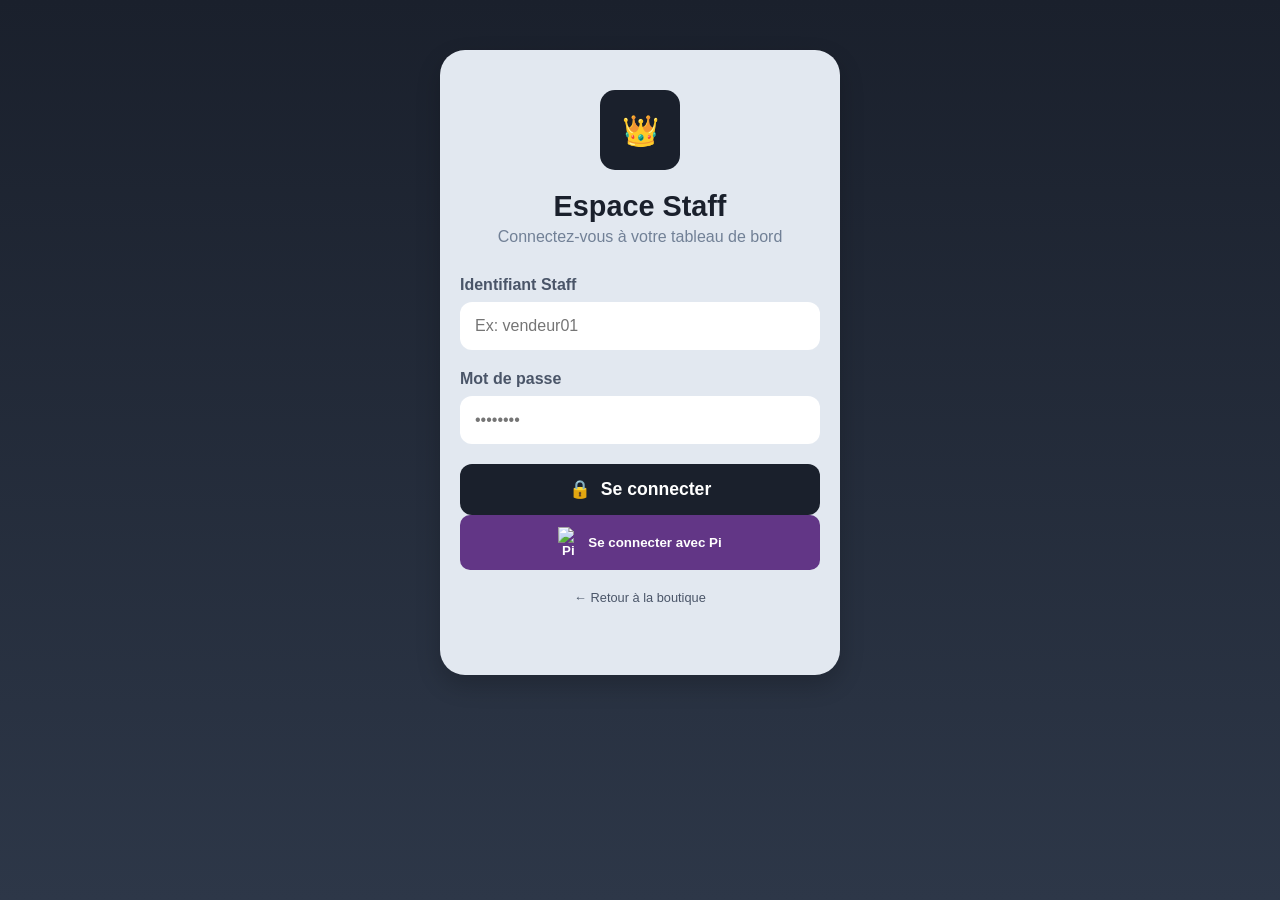
==== login.html @ 3b35f100 "update" ====
<!DOCTYPE html>
<html lang="fr">
<head>
    <meta charset="UTF-8">
    <meta name="viewport" content="width=device-width, initial-scale=1.0">
    <title>DKS - Connexion Staff</title>
    <link rel="stylesheet" href="style.css">
    <style>
        /* Styles spécifiques pour cette page de login */
        .login-card {
            background: #e2e8f0; /* Gris clair comme sur l'image */
            padding: 40px 20px;
            border-radius: 25px;
            width: 90%;
            max-width: 400px;
            margin: 50px auto;
            text-align: center;
            box-shadow: 0 10px 25px rgba(0,0,0,0.2);
        }

        .logo-box {
            background: #1a202c;
            width: 80px;
            height: 80px;
            border-radius: 15px;
            margin: 0 auto 20px;
            display: flex;
            align-items: center;
            justify-content: center;
            font-size: 30px;
        }

        .login-card h2 { color: #1a202c; font-size: 1.8rem; margin-bottom: 5px; }
        .login-card p { color: #718096; margin-bottom: 30px; }

        .input-group { text-align: left; margin-bottom: 20px; }
        .input-group label { display: block; color: #4a5568; margin-bottom: 8px; font-weight: bold; }
        
        .input-group input {
            width: 100%;
            padding: 15px;
            border: none;
            border-radius: 12px;
            background: white;
            font-size: 1rem;
        }

        .btn-login {
            background: #1a202c; /* Noir/Bleu foncé */
            color: white;
            width: 100%;
            padding: 15px;
            border: none;
            border-radius: 12px;
            font-size: 1.1rem;
            font-weight: bold;
            display: flex;
            align-items: center;
            justify-content: center;
            gap: 10px;
            cursor: pointer;
            margin-top: 10px;
        }
    </style>
</head>
<body style="background: linear-gradient(to bottom, #1a202c, #2d3748); margin: 0; display: flex; align-items: center; min-height: 100vh;">

    <div class="login-card">
        <div class="logo-box">👑</div>
        <h2>Espace Staff</h2>
        <p>Connectez-vous à votre tableau de bord</p>

        <div class="input-group">
            <label>Identifiant Staff</label>
            <input type="text" id="staff-id" placeholder="Ex: vendeur01">
        </div>

        <div class="input-group">
            <label>Mot de passe</label>
            <input type="password" id="staff-pass" placeholder="••••••••">
        </div>

        <button onclick="verifierConnexion()" class="btn-login">
            <span>🔒</span> Se connecter
        </button>
        <button onclick="connecterAvecPi()" style="background: #623686; color: white; padding: 12px; border: none; border-radius: 10px; font-weight: bold; width: 100%; display: flex; align-items: center; justify-content: center; gap: 10px; margin-bottom: 10px;">
    <img src="https://minepi.com/wp-content/uploads/2021/10/pi-logo-white.png" width="20" alt="Pi">
    Se connecter avec Pi
</button>

        
        <p style="margin-top: 20px; font-size: 0.8rem;">
            <a href="index.html" style="color: #4a5568; text-decoration: none;">← Retour à la boutique</a>
        </p>
    </div>

    <script src="main.js"></script>
</body>
</html>
---- style.css ----
/* Styles globaux pour Double King */
* {
    box-sizing: border-box;
    margin: 0;
    padding: 0;
}

body {
    font-family: 'Poppins', sans-serif;
    background: linear-gradient(180deg, #1a202c 0%, #2d3748 100%);
    color: white;
    min-height: 100vh;
    display: flex;
    flex-direction: column;
}

/* Barre de navigation */
.navbar {
    display: flex;
    justify-content: space-between;
    align-items: center;
    padding: 20px;
    background: transparent;
}

.logo-text {
    font-size: 1.5rem;
    font-weight: 800;
}

.dot { color: #f6ad55; }

/* Section Hero (Le texte principal) */
.hero {
    text-align: center;
    padding: 60px 25px;
    flex-grow: 1;
}

.hero h1 {
    font-size: 3rem;
    font-weight: 800;
    line-height: 1.1;
    margin-bottom: 20px;
}

.highlight {
    color: #f6ad55; /* Le jaune "portée" */
}

.hero p {
    font-size: 1rem;
    color: #a0aec0;
    line-height: 1.6;
    max-width: 90%;
    margin: 0 auto 30px;
}

/* Barre de recherche style Premium */
.search-container {
    background: white;
    border-radius: 50px;
    display: flex;
    align-items: center;
    padding: 5px;
    margin: 0 auto;
    width: 100%;
    max-width: 400px;
}

.search-container input {
    border: none;
    padding: 15px 20px;
    flex: 1;
    border-radius: 50px;
    outline: none;
    font-size: 1rem;
}

.search-btn {
    background: #f6ad55;
    border: none;
    padding: 12px 25px;
    border-radius: 50px;
    font-weight: bold;
    color: #1a202c;
    cursor: pointer;
}

/* Boutons de rôles (Admin, Caissier, Vendeur) */
.roles-access {
    display: flex;
    gap: 15px;
    justify-content: center;
    padding-bottom: 50px;
    overflow-x: auto; /* Pour faire défiler sur mobile si besoin */
}

.role-chip {
    background: #1a202c;
    border: 1px solid #4a5568;
    color: white;
    padding: 12px 20px;
    border-radius: 30px;
    font-size: 0.9rem;
    white-space: nowrap;
    cursor: pointer;
    transition: 0.3s;
}

.role-chip:hover {
    border-color: #f6ad55;
    background: #2d3748;
}

/* Pour le container global */
.container {
    max-width: 500px;
    margin: 0 auto;
    width: 100%;
}
.products-section { padding: 20px; }

.category-filters {
    display: flex;
    gap: 10px;
    margin-bottom: 20px;
    overflow-x: auto;
    padding-bottom: 10px;
}

.filter-chip {
    background: white;
    color: #1a202c;
    border: none;
    padding: 8px 15px;
    border-radius: 10px;
    white-space: nowrap;
    font-weight: bold;
}

.filter-chip.active { background: #1a202c; color: white; }

.products-grid {
    display: grid;
    grid-template-columns: 1fr 1fr; /* 2 colonnes comme sur les sites pro */
    gap: 15px;
}

.product-card {
    background: white;
    border-radius: 20px;
    padding: 15px;
    color: #1a202c;
    text-align: left;
    box-shadow: 0 4px 6px rgba(0,0,0,0.1);
}

.product-card h4 { margin: 10px 0 5px; font-size: 0.9rem; }
.product-card .price { font-weight: bold; color: #f6ad55; font-size: 1.1rem; }
.product-card .stock { font-size: 0.7rem; color: #718096; }
.add-to-cart-btn {
    background-color: #f6ad55; /* Ton orange de référence */
    color: #1a202c;
    border: none;
    border-radius: 10px;
    padding: 10px;
    width: 100%;
    font-weight: bold;
    cursor: pointer;
    margin-top: 10px;
    transition: background 0.2s;
}

.add-to-cart-btn:hover {
    background-color: #ed8936;
}
/* Style du badge sur le panier */
.badge {
    position: absolute;
    top: -8px; /* Ajuste selon ton icône */
    right: -8px;
    background-color: #e53e3e; /* Rouge d'alerte */
    color: white;
    font-size: 11px;
    font-weight: bold;
    border-radius: 50%; /* Pour qu'il soit rond */
    padding: 2px 6px;
    display: none; /* Câché par défaut (si 0 article) */
    align-items: center;
    justify-content: center;
}
/* Fond noir transparent derrière la fenêtre */
.modal {
    display: none; 
    position: fixed;
    z-index: 1000;
    left: 0; top: 0; width: 100%; height: 100%;
    background-color: rgba(0,0,0,0.8);
    justify-content: center; align-items: center;
}

/* La boîte blanche (ou sombre) du panier */
.modal-content {
    background-color: #1a202c; /* Sombre comme ton thème */
    color: white;
    padding: 20px;
    border-radius: 20px;
    width: 90%;
    max-width: 400px;
}

.cart-item {
    display: flex;
    justify-content: space-between;
    padding: 10px 0;
    border-bottom: 1px solid #2d3748;
}

.close-btn {
    float: right;
    font-size: 28px;
    cursor: pointer;
}

.checkout-btn {
    background: #f6ad55;
    color: #1a202c;
    width: 100%;
    padding: 15px;
    border-radius: 10px;
    border: none;
    font-weight: bold;
    margin-top: 15px;
    cursor: pointer;
}
/* L'animation elle-même */
@keyframes fadeInUp {
    from {
        opacity: 0;
        transform: translateY(20px);
    }
    to {
        opacity: 1;
        transform: translateY(0);
    }
}

/* On l'applique à chaque carte de produit */
.product-card {
    animation: fadeInUp 0.4s ease forwards;
    transition: transform 0.3s ease, box-shadow 0.3s ease;
}

/* Petit effet de survol pour faire "vivant" */
.product-card:hover {
    transform: scale(1.03);
    box-shadow: 0 10px 20px rgba(0,0,0,0.2);
}
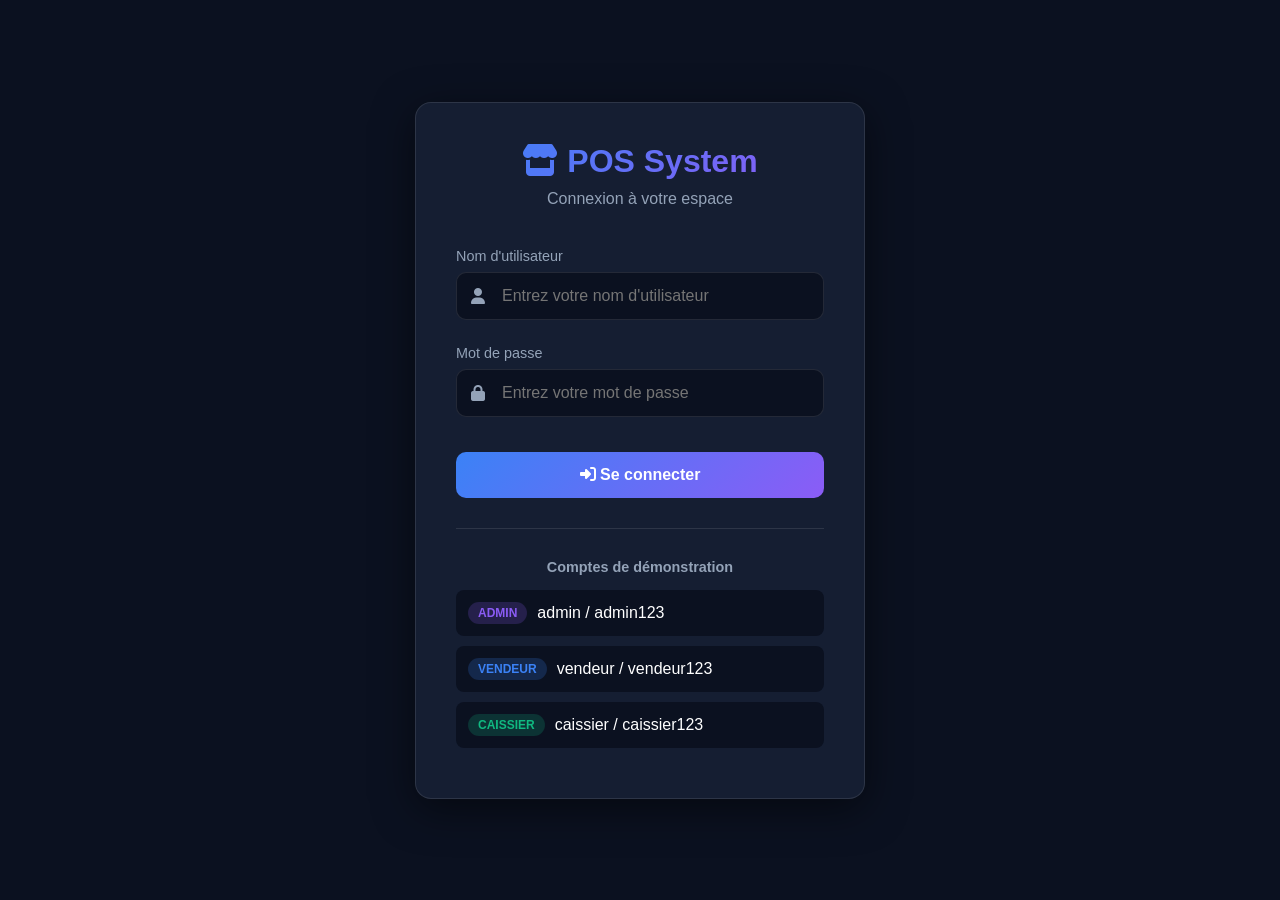
==== commit 64923982: "update" ====
--- a/login.html
+++ b/login.html
@@ -3,97 +3,323 @@
 <head>
     <meta charset="UTF-8">
     <meta name="viewport" content="width=device-width, initial-scale=1.0">
-    <title>DKS - Connexion Staff</title>
-    <link rel="stylesheet" href="style.css">
+    <title>Connexion - Système de Gestion</title>
+    <link rel="stylesheet" href="https://cdnjs.cloudflare.com/ajax/libs/font-awesome/6.4.0/css/all.min.css">
     <style>
-        /* Styles spécifiques pour cette page de login */
-        .login-card {
-            background: #e2e8f0; /* Gris clair comme sur l'image */
-            padding: 40px 20px;
-            border-radius: 25px;
-            width: 90%;
-            max-width: 400px;
-            margin: 50px auto;
+        :root {
+            --bg-body: #0B1120;
+            --bg-card: #151E32;
+            --text-main: #FFFFFF;
+            --text-muted: #94A3B8;
+            --accent-blue: #3B82F6;
+            --accent-green: #10B981;
+            --accent-purple: #8B5CF6;
+            --danger: #EF4444;
+            --border-radius: 16px;
+        }
+
+        * {
+            margin: 0;
+            padding: 0;
+            box-sizing: border-box;
+            font-family: 'Segoe UI', Roboto, Helvetica, Arial, sans-serif;
+        }
+
+        body {
+            background-color: var(--bg-body);
+            color: var(--text-main);
+            min-height: 100vh;
+            display: flex;
+            justify-content: center;
+            align-items: center;
+            padding: 20px;
+        }
+
+        .login-container {
+            width: 100%;
+            max-width: 450px;
+            background: var(--bg-card);
+            border-radius: var(--border-radius);
+            padding: 40px;
+            border: 1px solid rgba(255,255,255,0.1);
+            box-shadow: 0 10px 40px rgba(0,0,0,0.5);
+        }
+
+        .login-header {
             text-align: center;
-            box-shadow: 0 10px 25px rgba(0,0,0,0.2);
-        }
-
-        .logo-box {
-            background: #1a202c;
-            width: 80px;
-            height: 80px;
-            border-radius: 15px;
-            margin: 0 auto 20px;
-            display: flex;
-            align-items: center;
-            justify-content: center;
-            font-size: 30px;
-        }
-
-        .login-card h2 { color: #1a202c; font-size: 1.8rem; margin-bottom: 5px; }
-        .login-card p { color: #718096; margin-bottom: 30px; }
-
-        .input-group { text-align: left; margin-bottom: 20px; }
-        .input-group label { display: block; color: #4a5568; margin-bottom: 8px; font-weight: bold; }
-        
-        .input-group input {
+            margin-bottom: 40px;        }
+
+        .login-header h1 {
+            font-size: 2rem;
+            margin-bottom: 10px;
+            background: linear-gradient(135deg, var(--accent-blue), var(--accent-purple));
+            -webkit-background-clip: text;
+            -webkit-text-fill-color: transparent;
+            background-clip: text;
+        }
+
+        .login-header p {
+            color: var(--text-muted);
+        }
+
+        .form-group {
+            margin-bottom: 25px;
+        }
+
+        .form-group label {
+            display: block;
+            margin-bottom: 8px;
+            color: var(--text-muted);
+            font-size: 0.9rem;
+            font-weight: 500;
+        }
+
+        .input-group {
+            position: relative;
+        }
+
+        .input-group i {
+            position: absolute;
+            left: 15px;
+            top: 50%;
+            transform: translateY(-50%);
+            color: var(--text-muted);
+        }
+
+        .form-group input,
+        .form-group select {
             width: 100%;
-            padding: 15px;
+            padding: 14px 14px 14px 45px;
+            border: 1px solid rgba(255,255,255,0.1);
+            border-radius: 10px;
+            background: var(--bg-body);
+            color: var(--text-main);
+            font-size: 1rem;
+            transition: 0.3s;
+        }
+        .form-group input:focus,
+        .form-group select:focus {
+            outline: none;
+            border-color: var(--accent-blue);
+        }
+
+        .btn {
+            width: 100%;
+            padding: 14px;
             border: none;
-            border-radius: 12px;
-            background: white;
+            border-radius: 10px;
+            cursor: pointer;
             font-size: 1rem;
-        }
-
-        .btn-login {
-            background: #1a202c; /* Noir/Bleu foncé */
+            font-weight: bold;
+            transition: 0.3s;
+            margin-top: 10px;
+        }
+
+        .btn-primary {
+            background: linear-gradient(135deg, var(--accent-blue), var(--accent-purple));
             color: white;
-            width: 100%;
-            padding: 15px;
-            border: none;
-            border-radius: 12px;
-            font-size: 1.1rem;
+        }
+
+        .btn-primary:hover {
+            transform: translateY(-2px);
+            box-shadow: 0 5px 20px rgba(59, 130, 246, 0.4);
+        }
+
+        .demo-accounts {
+            margin-top: 30px;
+            padding-top: 30px;
+            border-top: 1px solid rgba(255,255,255,0.1);
+        }
+
+        .demo-accounts h3 {
+            color: var(--text-muted);
+            font-size: 0.9rem;
+            margin-bottom: 15px;
+            text-align: center;
+        }
+
+        .demo-account {
+            background: var(--bg-body);
+            padding: 12px;
+            border-radius: 8px;
+            margin-bottom: 10px;
+            cursor: pointer;
+            transition: 0.3s;
+            display: flex;            align-items: center;
+            gap: 10px;
+        }
+
+        .demo-account:hover {
+            background: rgba(59, 130, 246, 0.1);
+            border: 1px solid var(--accent-blue);
+        }
+
+        .demo-account .role-badge {
+            padding: 4px 10px;
+            border-radius: 20px;
+            font-size: 0.75rem;
             font-weight: bold;
-            display: flex;
-            align-items: center;
-            justify-content: center;
-            gap: 10px;
-            cursor: pointer;
-            margin-top: 10px;
+            text-transform: uppercase;
+        }
+
+        .role-admin { background: rgba(139, 92, 246, 0.2); color: var(--accent-purple); }
+        .role-vendeur { background: rgba(59, 130, 246, 0.2); color: var(--accent-blue); }
+        .role-caissier { background: rgba(16, 185, 129, 0.2); color: var(--accent-green); }
+
+        .toast {
+            position: fixed;
+            top: 20px;
+            right: 20px;
+            background: var(--bg-card);
+            color: white;
+            padding: 15px 25px;
+            border-radius: 8px;
+            border-left: 4px solid var(--danger);
+            box-shadow: 0 4px 15px rgba(0,0,0,0.5);
+            display: none;
+            z-index: 2000;
+        }
+
+        .toast.show {
+            display: block;
+            animation: slideIn 0.3s ease;
+        }
+
+        .toast.success {
+            border-left-color: var(--accent-green);
+        }
+
+        @keyframes slideIn {
+            from { transform: translateX(400px); }
+            to { transform: translateX(0); }
         }
     </style>
-</head>
-<body style="background: linear-gradient(to bottom, #1a202c, #2d3748); margin: 0; display: flex; align-items: center; min-height: 100vh;">
-
-    <div class="login-card">
-        <div class="logo-box">👑</div>
-        <h2>Espace Staff</h2>
-        <p>Connectez-vous à votre tableau de bord</p>
-
-        <div class="input-group">
-            <label>Identifiant Staff</label>
-            <input type="text" id="staff-id" placeholder="Ex: vendeur01">
+</head><body>
+
+    <div class="toast" id="toast"></div>
+
+    <div class="login-container">
+        <div class="login-header">
+            <h1><i class="fa-solid fa-store"></i> POS System</h1>
+            <p>Connexion à votre espace</p>
         </div>
 
-        <div class="input-group">
-            <label>Mot de passe</label>
-            <input type="password" id="staff-pass" placeholder="••••••••">
+        <form id="loginForm" onsubmit="handleLogin(event)">
+            <div class="form-group">
+                <label>Nom d'utilisateur</label>
+                <div class="input-group">
+                    <i class="fa-solid fa-user"></i>
+                    <input type="text" id="username" placeholder="Entrez votre nom d'utilisateur" required>
+                </div>
+            </div>
+
+            <div class="form-group">
+                <label>Mot de passe</label>
+                <div class="input-group">
+                    <i class="fa-solid fa-lock"></i>
+                    <input type="password" id="password" placeholder="Entrez votre mot de passe" required>
+                </div>
+            </div>
+
+            <button type="submit" class="btn btn-primary">
+                <i class="fa-solid fa-sign-in-alt"></i> Se connecter
+            </button>
+        </form>
+
+        <div class="demo-accounts">
+            <h3>Comptes de démonstration</h3>
+            <div class="demo-account" onclick="fillLogin('admin', 'admin123', 'Admin')">
+                <span class="role-badge role-admin">Admin</span>
+                <span>admin / admin123</span>
+            </div>
+            <div class="demo-account" onclick="fillLogin('vendeur', 'vendeur123', 'Vendeur')">
+                <span class="role-badge role-vendeur">Vendeur</span>
+                <span>vendeur / vendeur123</span>
+            </div>
+            <div class="demo-account" onclick="fillLogin('caissier', 'caissier123', 'Caissier')">
+                <span class="role-badge role-caissier">Caissier</span>
+                <span>caissier / caissier123</span>
+            </div>
         </div>
-
-        <button onclick="verifierConnexion()" class="btn-login">
-            <span>🔒</span> Se connecter
-        </button>
-        <button onclick="connecterAvecPi()" style="background: #623686; color: white; padding: 12px; border: none; border-radius: 10px; font-weight: bold; width: 100%; display: flex; align-items: center; justify-content: center; gap: 10px; margin-bottom: 10px;">
-    <img src="https://minepi.com/wp-content/uploads/2021/10/pi-logo-white.png" width="20" alt="Pi">
-    Se connecter avec Pi
-</button>
-
-        
-        <p style="margin-top: 20px; font-size: 0.8rem;">
-            <a href="index.html" style="color: #4a5568; text-decoration: none;">← Retour à la boutique</a>
-        </p>
     </div>
 
-    <script src="main.js"></script>
+    <script>        // Initialize default users if not exists
+        function initializeUsers() {
+            const users = localStorage.getItem('users');
+            if (!users) {
+                const defaultUsers = [
+                    { id: 1, username: 'admin', password: 'admin123', role: 'admin', name: 'Administrateur' },
+                    { id: 2, username: 'vendeur', password: 'vendeur123', role: 'vendeur', name: 'Jean Vendeur' },
+                    { id: 3, username: 'caissier', password: 'caissier123', role: 'caissier', name: 'Marie Caissier' }
+                ];
+                localStorage.setItem('users', JSON.stringify(defaultUsers));
+            }
+        }
+
+        initializeUsers();
+
+        function fillLogin(username, password, roleName) {
+            document.getElementById('username').value = username;
+            document.getElementById('password').value = password;
+            showToast(`Connecté en tant que ${roleName}`, 'success');
+            setTimeout(() => handleLogin(null), 500);
+        }
+
+        function handleLogin(e) {
+            if (e) e.preventDefault();
+
+            const username = document.getElementById('username').value;
+            const password = document.getElementById('password').value;
+
+            const users = JSON.parse(localStorage.getItem('users') || '[]');
+            const user = users.find(u => u.username === username && u.password === password);
+
+            if (user) {
+                // Save current user session
+                localStorage.setItem('currentUser', JSON.stringify(user));
+                
+                showToast('Connexion réussie!', 'success');
+                
+                // Redirect based on role
+                setTimeout(() => {
+                    switch(user.role) {
+                        case 'admin':
+                            window.location.href = 'admin.html';
+                            break;
+                        case 'vendeur':
+                            window.location.href = 'vendeur.html';
+                            break;
+                        case 'caissier':
+                            window.location.href = 'caissier.html';
+                            break;
+                        default:                            window.location.href = 'dashboard.html';
+                    }
+                }, 500);
+            } else {
+                showToast('Identifiants incorrects', 'error');
+            }
+        }
+
+        function showToast(message, type = 'error') {
+            const toast = document.getElementById('toast');
+            toast.textContent = message;
+            toast.className = `toast show ${type}`;
+            setTimeout(() => {
+                toast.classList.remove('show');
+            }, 3000);
+        }
+
+        // Check if already logged in
+        window.onload = function() {
+            const currentUser = JSON.parse(localStorage.getItem('currentUser'));
+            if (currentUser) {
+                switch(currentUser.role) {
+                    case 'admin': window.location.href = 'admin.html'; break;
+                    case 'vendeur': window.location.href = 'vendeur.html'; break;
+                    case 'caissier': window.location.href = 'caissier.html'; break;
+                }
+            }
+        }
+    </script>
 </body>
-</html>
+</html>
